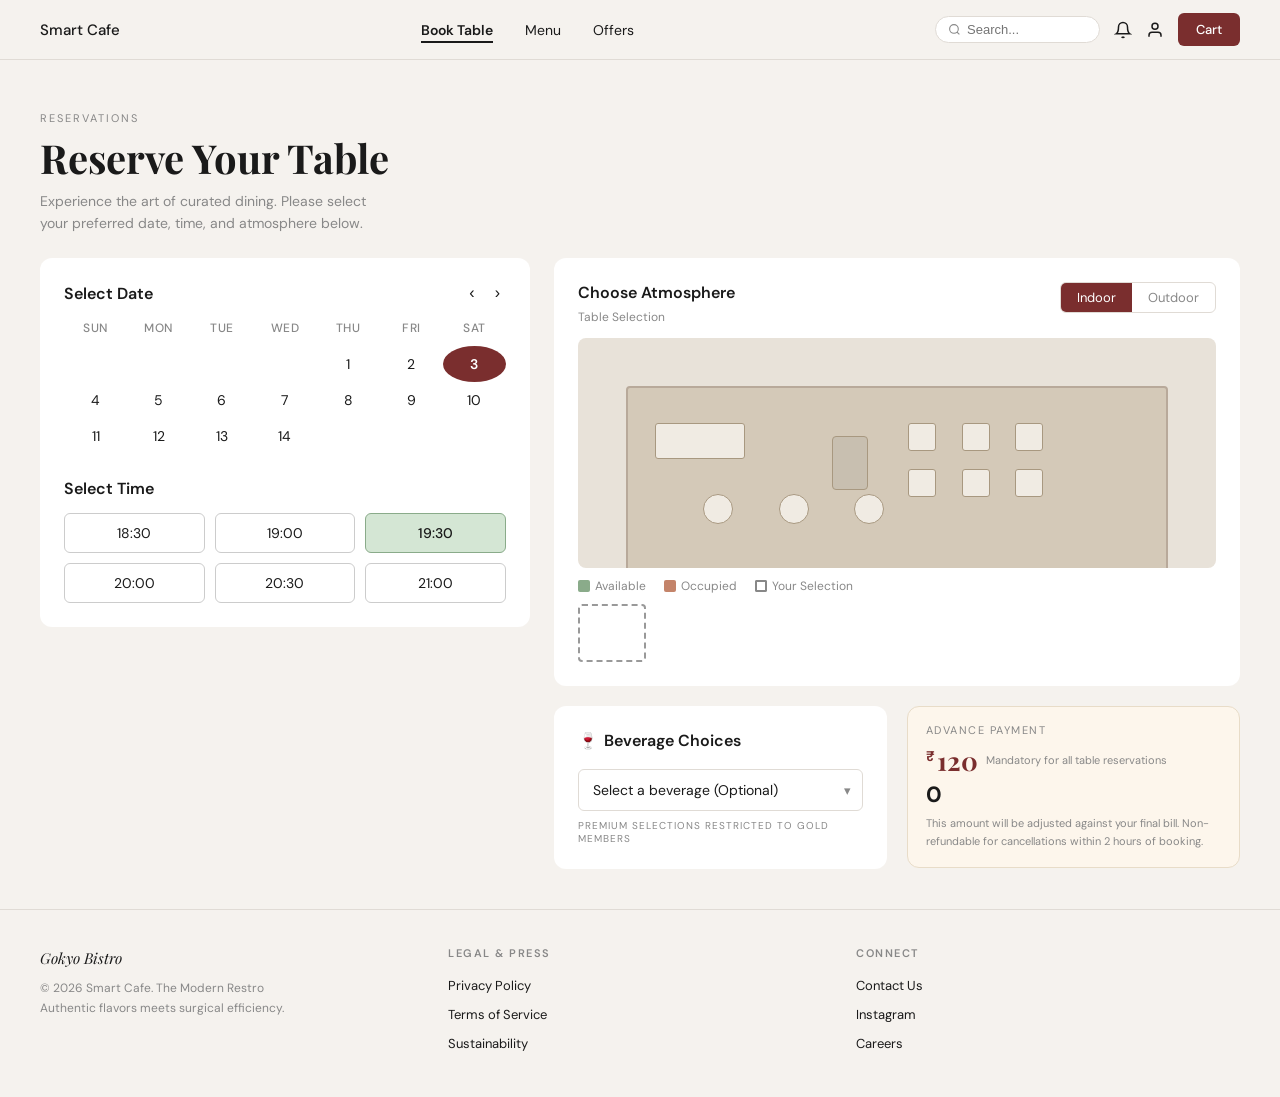
==== Development/booktable.html @ d3c299fc "booktable" ====
<!DOCTYPE html>
<html lang="en">
<head>
  <meta charset="UTF-8" />
  <meta name="viewport" content="width=device-width, initial-scale=1.0"/>
  <title>Smart Cafe – Book Table</title>
  <link href="https://fonts.googleapis.com/css2?family=Playfair+Display:wght@400;700&family=DM+Sans:wght@300;400;500;600&display=swap" rel="stylesheet"/>
  <style>
    *, *::before, *::after { box-sizing: border-box; margin: 0; padding: 0; }

    :root {
      --bg: #f5f2ee;
      --white: #ffffff;
      --text: #1a1a1a;
      --text-muted: #888;
      --accent: #7a2e2e;
      --accent-light: #c26b6b;
      --selected-bg: #d4e6d4;
      --selected-border: #8aab8a;
      --border: #e0dbd5;
      --time-border: #ccc;
      --card-radius: 12px;
      --font-body: 'DM Sans', sans-serif;
      --font-display: 'Playfair Display', serif;
    }

    body {
      font-family: var(--font-body);
      background: var(--bg);
      color: var(--text);
      min-height: 100vh;
      display: flex;
      flex-direction: column;
    }

    /* ── NAV ── */
    nav {
      display: flex;
      align-items: center;
      justify-content: space-between;
      padding: 0 40px;
      height: 60px;
      background: var(--bg);
      border-bottom: 1px solid var(--border);
      position: sticky;
      top: 0;
      z-index: 100;
    }

    .nav-logo {
      font-family: var(--font-body);
      font-weight: 500;
      font-size: 15px;
      color: var(--text);
      text-decoration: none;
    }

    .nav-links {
      display: flex;
      gap: 32px;
      list-style: none;
    }

    .nav-links a {
      font-size: 14px;
      color: var(--text);
      text-decoration: none;
      font-weight: 400;
    }

    .nav-links a.active {
      font-weight: 600;
      border-bottom: 2px solid var(--text);
      padding-bottom: 2px;
    }

    .nav-right {
      display: flex;
      align-items: center;
      gap: 14px;
    }

    .search-box {
      display: flex;
      align-items: center;
      background: var(--white);
      border: 1px solid var(--border);
      border-radius: 20px;
      padding: 5px 12px;
      gap: 6px;
    }

    .search-box input {
      border: none;
      outline: none;
      background: transparent;
      font-size: 13px;
      color: var(--text);
      width: 120px;
    }

    .search-box svg { color: var(--text-muted); }

    .nav-icon {
      background: none;
      border: none;
      cursor: pointer;
      color: var(--text);
      display: flex;
      align-items: center;
    }

    .cart-btn {
      background: var(--accent);
      color: var(--white);
      border: none;
      border-radius: 6px;
      padding: 8px 18px;
      font-size: 13px;
      font-weight: 500;
      cursor: pointer;
      font-family: var(--font-body);
    }

    /* ── HERO TEXT ── */
    .hero {
      padding: 40px 40px 24px;
    }

    .hero .label {
      font-size: 11px;
      letter-spacing: 2px;
      text-transform: uppercase;
      color: var(--text-muted);
      margin-bottom: 8px;
    }

    .hero h1 {
      font-family: var(--font-display);
      font-size: 40px;
      font-weight: 700;
      color: var(--text);
      line-height: 1.1;
    }

    .hero p {
      margin-top: 10px;
      font-size: 14px;
      color: var(--text-muted);
      max-width: 340px;
      line-height: 1.6;
    }

    /* ── MAIN GRID ── */
    .main-grid {
      display: grid;
      grid-template-columns: 1fr 1.4fr;
      gap: 24px;
      padding: 0 40px 40px;
      flex: 1;
    }

    /* ── CARDS ── */
    .card {
      background: var(--white);
      border-radius: var(--card-radius);
      padding: 24px;
    }

    .card h2 {
      font-family: var(--font-body);
      font-size: 16px;
      font-weight: 600;
      margin-bottom: 18px;
    }

    /* ── CALENDAR ── */
    .cal-header {
      display: flex;
      align-items: center;
      justify-content: space-between;
      margin-bottom: 16px;
    }

    .cal-header h2 { margin-bottom: 0; }

    .cal-nav {
      display: flex;
      gap: 8px;
    }

    .cal-nav button {
      background: none;
      border: none;
      cursor: pointer;
      font-size: 16px;
      color: var(--text);
      padding: 2px 6px;
    }

    .cal-grid {
      width: 100%;
      border-collapse: collapse;
      text-align: center;
    }

    .cal-grid thead th {
      font-size: 12px;
      font-weight: 500;
      color: var(--text-muted);
      padding-bottom: 10px;
      letter-spacing: 0.5px;
    }

    .cal-grid tbody td {
      padding: 6px 0;
      font-size: 14px;
      cursor: pointer;
      width: 40px;
      height: 36px;
      border-radius: 50%;
    }

    .cal-grid tbody td:hover { background: var(--border); border-radius: 50%; }

    .cal-grid tbody td.selected {
      background: var(--accent);
      color: var(--white);
      border-radius: 50%;
      font-weight: 600;
    }

    /* ── TIME ── */
    .time-section { margin-top: 24px; }
    .time-section h2 { font-size: 16px; font-weight: 600; margin-bottom: 14px; }

    .time-grid {
      display: grid;
      grid-template-columns: repeat(3, 1fr);
      gap: 10px;
    }

    .time-btn {
      border: 1.5px solid var(--time-border);
      background: transparent;
      border-radius: 6px;
      padding: 10px 0;
      font-size: 14px;
      font-family: var(--font-body);
      cursor: pointer;
      color: var(--text);
    }

    .time-btn.selected {
      background: var(--selected-bg);
      border-color: var(--selected-border);
      color: var(--text);
      font-weight: 500;
    }

    /* ── RIGHT COLUMN ── */
    .right-col { display: flex; flex-direction: column; gap: 20px; }

    /* ── ATMOSPHERE ── */
    .atm-header {
      display: flex;
      align-items: flex-start;
      justify-content: space-between;
      margin-bottom: 6px;
    }

    .atm-header div h2 { font-size: 16px; font-weight: 600; margin-bottom: 2px; }
    .atm-header div span { font-size: 12px; color: var(--text-muted); }

    .toggle-group {
      display: flex;
      border: 1.5px solid var(--border);
      border-radius: 6px;
      overflow: hidden;
    }

    .toggle-group button {
      border: none;
      background: transparent;
      padding: 6px 16px;
      font-size: 13px;
      font-family: var(--font-body);
      cursor: pointer;
      color: var(--text-muted);
    }

    .toggle-group button.active {
      background: var(--accent);
      color: var(--white);
    }

    /* Floor plan */
    .floor-plan {
      width: 100%;
      height: 230px;
      background: #e8e2d9;
      border-radius: 8px;
      overflow: hidden;
      position: relative;
      margin: 12px 0 10px;
    }

    .fp-inner {
      width: 85%;
      height: 85%;
      margin: 7.5% auto;
      background: #d4c9b8;
      border: 2px solid #b8a99a;
      border-radius: 4px;
      position: relative;
    }

    /* Tables drawn purely in CSS */
    .fp-table {
      position: absolute;
      background: #f0ebe3;
      border: 1px solid #a89880;
      border-radius: 3px;
    }

    /* Long conference table */
    .ft-conf { width: 90px; height: 36px; top: 18%; left: 5%; }
    /* chairs around conf */
    .ft-chair {
      position: absolute;
      background: #ddd5c8;
      border: 1px solid #b8a98a;
      border-radius: 2px;
    }

    /* Small square tables */
    .ft-sq1 { width: 28px; height: 28px; top: 18%; left: 52%; }
    .ft-sq2 { width: 28px; height: 28px; top: 18%; left: 62%; }
    .ft-sq3 { width: 28px; height: 28px; top: 18%; left: 72%; }
    .ft-sq4 { width: 28px; height: 28px; top: 42%; left: 52%; }
    .ft-sq5 { width: 28px; height: 28px; top: 42%; left: 62%; }
    .ft-sq6 { width: 28px; height: 28px; top: 42%; left: 72%; }

    /* Round tables */
    .ft-rnd {
      position: absolute;
      background: #f0ebe3;
      border: 1px solid #a89880;
      border-radius: 50%;
    }

    .ft-r1 { width: 30px; height: 30px; top: 55%; left: 14%; }
    .ft-r2 { width: 30px; height: 30px; top: 55%; left: 28%; }
    .ft-r3 { width: 30px; height: 30px; top: 55%; left: 42%; }

    /* Sofa/booth */
    .ft-booth { width: 36px; height: 54px; top: 25%; left: 38%; background: #c8bfb0; border: 1px solid #a89880; border-radius: 4px; position: absolute; }

    /* Legend */
    .legend {
      display: flex;
      gap: 18px;
      align-items: center;
      font-size: 12px;
      color: var(--text-muted);
      margin-bottom: 10px;
    }

    .legend-item { display: flex; align-items: center; gap: 5px; }

    .legend-dot {
      width: 12px; height: 12px;
      border-radius: 2px;
    }

    .dot-available { background: #8aab8a; }
    .dot-occupied { background: #c4846a; }
    .dot-selection { background: transparent; border: 2px dashed #888; }

    /* Selection box */
    .selection-box {
      width: 68px; height: 58px;
      border: 2.5px dashed #999;
      border-radius: 4px;
      margin-top: 4px;
    }

    /* ── BEVERAGE ── */
    .bev-row {
      display: flex;
      flex-direction: column;
      gap: 8px;
    }

    .bev-select-wrap {
      position: relative;
    }

    .bev-select-wrap select {
      width: 100%;
      appearance: none;
      background: var(--white);
      border: 1.5px solid var(--border);
      border-radius: 6px;
      padding: 11px 36px 11px 14px;
      font-family: var(--font-body);
      font-size: 14px;
      color: var(--text);
      cursor: pointer;
    }

    .bev-select-wrap .chevron {
      position: absolute;
      right: 12px;
      top: 50%;
      transform: translateY(-50%);
      pointer-events: none;
      color: var(--text-muted);
      font-size: 13px;
    }

    .bev-note {
      font-size: 10px;
      letter-spacing: 1px;
      text-transform: uppercase;
      color: var(--text-muted);
    }

    /* ── BOTTOM ROW (Beverage + Advance) ── */
    .bottom-row {
      display: grid;
      grid-template-columns: 1fr 1fr;
      gap: 20px;
      align-items: start;
    }

    /* ── ADVANCE PAYMENT ── */
    .advance-card {
      background: #fdf6ec;
      border: 1px solid #e8dcc8;
      border-radius: var(--card-radius);
      padding: 16px 18px;
    }

    .advance-card .adv-label {
      font-size: 11px;
      letter-spacing: 1.5px;
      text-transform: uppercase;
      color: var(--text-muted);
      margin-bottom: 6px;
    }

    .advance-card .adv-price {
      font-family: var(--font-display);
      font-size: 26px;
      font-weight: 700;
      color: var(--accent);
      display: flex;
      align-items: flex-start;
      gap: 2px;
      margin-bottom: 2px;
    }

    .adv-price sup { font-size: 14px; margin-top: 4px; font-family: var(--font-body); }

    .advance-card .adv-mandatory {
      font-size: 11px;
      color: var(--text-muted);
      margin-bottom: 8px;
    }

    .adv-amount {
      font-size: 22px;
      font-weight: 700;
      color: var(--text);
      margin-bottom: 6px;
    }

    .advance-card .adv-note {
      font-size: 11px;
      color: var(--text-muted);
      line-height: 1.6;
    }

    /* ── FOOTER ── */
    footer {
      background: var(--bg);
      border-top: 1px solid var(--border);
      padding: 36px 40px;
      display: grid;
      grid-template-columns: 1fr 1fr 1fr;
      gap: 24px;
    }

    .footer-brand .brand-name {
      font-family: var(--font-display);
      font-size: 15px;
      font-style: italic;
      color: var(--text);
      margin-bottom: 6px;
    }

    .footer-brand p { font-size: 12px; color: var(--text-muted); line-height: 1.7; }

    .footer-col h4 {
      font-size: 11px;
      letter-spacing: 1.5px;
      text-transform: uppercase;
      color: var(--text-muted);
      margin-bottom: 14px;
      font-weight: 600;
    }

    .footer-col ul { list-style: none; }
    .footer-col ul li { margin-bottom: 8px; }
    .footer-col ul li a { font-size: 13px; color: var(--text); text-decoration: none; }
    .footer-col ul li a:hover { text-decoration: underline; }
  </style>
</head>
<body>

  <!-- NAV -->
  <nav>
    <a href="#" class="nav-logo">Smart Cafe</a>
    <ul class="nav-links">
      <li><a href="#" class="active">Book Table</a></li>
      <li><a href="#">Menu</a></li>
      <li><a href="#">Offers</a></li>
    </ul>
    <div class="nav-right">
      <div class="search-box">
        <svg width="13" height="13" viewBox="0 0 24 24" fill="none" stroke="currentColor" stroke-width="2"><circle cx="11" cy="11" r="8"/><path d="M21 21l-4.35-4.35"/></svg>
        <input type="text" placeholder="Search..."/>
      </div>
      <button class="nav-icon">
        <svg width="18" height="18" viewBox="0 0 24 24" fill="none" stroke="currentColor" stroke-width="2"><path d="M18 8A6 6 0 0 0 6 8c0 7-3 9-3 9h18s-3-2-3-9"/><path d="M13.73 21a2 2 0 0 1-3.46 0"/></svg>
      </button>
      <button class="nav-icon">
        <svg width="18" height="18" viewBox="0 0 24 24" fill="none" stroke="currentColor" stroke-width="2"><path d="M20 21v-2a4 4 0 0 0-4-4H8a4 4 0 0 0-4 4v2"/><circle cx="12" cy="7" r="4"/></svg>
      </button>
      <button class="cart-btn">Cart</button>
    </div>
  </nav>

  <!-- HERO -->
  <div class="hero">
    <p class="label">Reservations</p>
    <h1>Reserve Your Table</h1>
    <p>Experience the art of curated dining. Please select your preferred date, time, and atmosphere below.</p>
  </div>

  <!-- MAIN -->
  <div class="main-grid">

    <!-- LEFT: Date + Time -->
    <div>
      <!-- Calendar -->
      <div class="card">
        <div class="cal-header">
          <h2>Select Date</h2>
          <div class="cal-nav">
            <button>&#8249;</button>
            <button>&#8250;</button>
          </div>
        </div>
        <table class="cal-grid">
          <thead>
            <tr>
              <th>SUN</th><th>MON</th><th>TUE</th><th>WED</th><th>THU</th><th>FRI</th><th>SAT</th>
            </tr>
          </thead>
          <tbody>
            <tr>
              <td></td><td></td><td></td><td></td><td>1</td><td>2</td><td class="selected">3</td>
            </tr>
            <tr>
              <td>4</td><td>5</td><td>6</td><td>7</td><td>8</td><td>9</td><td>10</td>
            </tr>
            <tr>
              <td>11</td><td>12</td><td>13</td><td>14</td><td></td><td></td><td></td>
            </tr>
          </tbody>
        </table>

        <!-- Time -->
        <div class="time-section">
          <h2>Select Time</h2>
          <div class="time-grid">
            <button class="time-btn">18:30</button>
            <button class="time-btn">19:00</button>
            <button class="time-btn selected">19:30</button>
            <button class="time-btn">20:00</button>
            <button class="time-btn">20:30</button>
            <button class="time-btn">21:00</button>
          </div>
        </div>
      </div>
    </div>

    <!-- RIGHT -->
    <div class="right-col">

      <!-- Atmosphere -->
      <div class="card">
        <div class="atm-header">
          <div>
            <h2>Choose Atmosphere</h2>
            <span>Table Selection</span>
          </div>
          <div class="toggle-group">
            <button class="active">Indoor</button>
            <button>Outdoor</button>
          </div>
        </div>

        <!-- Floor Plan -->
        <div class="floor-plan">
          <div class="fp-inner">
            <!-- Conference table -->
            <div class="fp-table ft-conf"></div>
            <!-- Square tables -->
            <div class="fp-table ft-sq1"></div>
            <div class="fp-table ft-sq2"></div>
            <div class="fp-table ft-sq3"></div>
            <div class="fp-table ft-sq4"></div>
            <div class="fp-table ft-sq5"></div>
            <div class="fp-table ft-sq6"></div>
            <!-- Round tables -->
            <div class="ft-rnd ft-r1"></div>
            <div class="ft-rnd ft-r2"></div>
            <div class="ft-rnd ft-r3"></div>
            <!-- Booth -->
            <div class="ft-booth"></div>
          </div>
        </div>

        <!-- Legend -->
        <div class="legend">
          <div class="legend-item">
            <div class="legend-dot dot-available"></div>
            <span>Available</span>
          </div>
          <div class="legend-item">
            <div class="legend-dot dot-occupied"></div>
            <span>Occupied</span>
          </div>
          <div class="legend-item">
            <div class="legend-dot dot-selection"></div>
            <span>Your Selection</span>
          </div>
        </div>

        <!-- Selection box -->
        <div class="selection-box"></div>
      </div>

      <!-- Bottom row: Beverage + Advance -->
      <div class="bottom-row">

        <!-- Beverage -->
        <div class="card">
          <h2>
            <span style="margin-right:6px;">🍷</span>Beverage Choices
          </h2>
          <div class="bev-row">
            <div class="bev-select-wrap">
              <select>
                <option value="">Select a beverage (Optional)</option>
                <option>Still Water</option>
                <option>Sparkling Water</option>
                <option>House Wine – Red</option>
                <option>House Wine – White</option>
                <option>Craft Beer</option>
                <option>Premium Cocktail ✦ Gold Members</option>
              </select>
              <span class="chevron">▾</span>
            </div>
            <p class="bev-note">Premium selections restricted to Gold members</p>
          </div>
        </div>

        <!-- Advance Payment -->
        <div class="advance-card">
          <p class="adv-label">Advance Payment</p>
          <div class="adv-price">
            <sup>₹</sup>120
            <span style="font-size:11px; color:#888; font-family:'DM Sans',sans-serif; font-weight:400; margin-top:10px; margin-left:6px;">Mandatory for all table reservations</span>
          </div>
          <div class="adv-amount">0</div>
          <p class="adv-note">This amount will be adjusted against your final bill. Non-refundable for cancellations within 2 hours of booking.</p>
        </div>

      </div>
    </div>
  </div>

  <!-- FOOTER -->
  <footer>
    <div class="footer-brand">
      <p class="brand-name">Gokyo Bistro</p>
      <p>© 2026 Smart Cafe. The Modern Restro<br>Authentic flavors meets surgical efficiency.</p>
    </div>
    <div class="footer-col">
      <h4>Legal &amp; Press</h4>
      <ul>
        <li><a href="#">Privacy Policy</a></li>
        <li><a href="#">Terms of Service</a></li>
        <li><a href="#">Sustainability</a></li>
      </ul>
    </div>
    <div class="footer-col">
      <h4>Connect</h4>
      <ul>
        <li><a href="#">Contact Us</a></li>
        <li><a href="#">Instagram</a></li>
        <li><a href="#">Careers</a></li>
      </ul>
    </div>
  </footer>

</body>
</html>
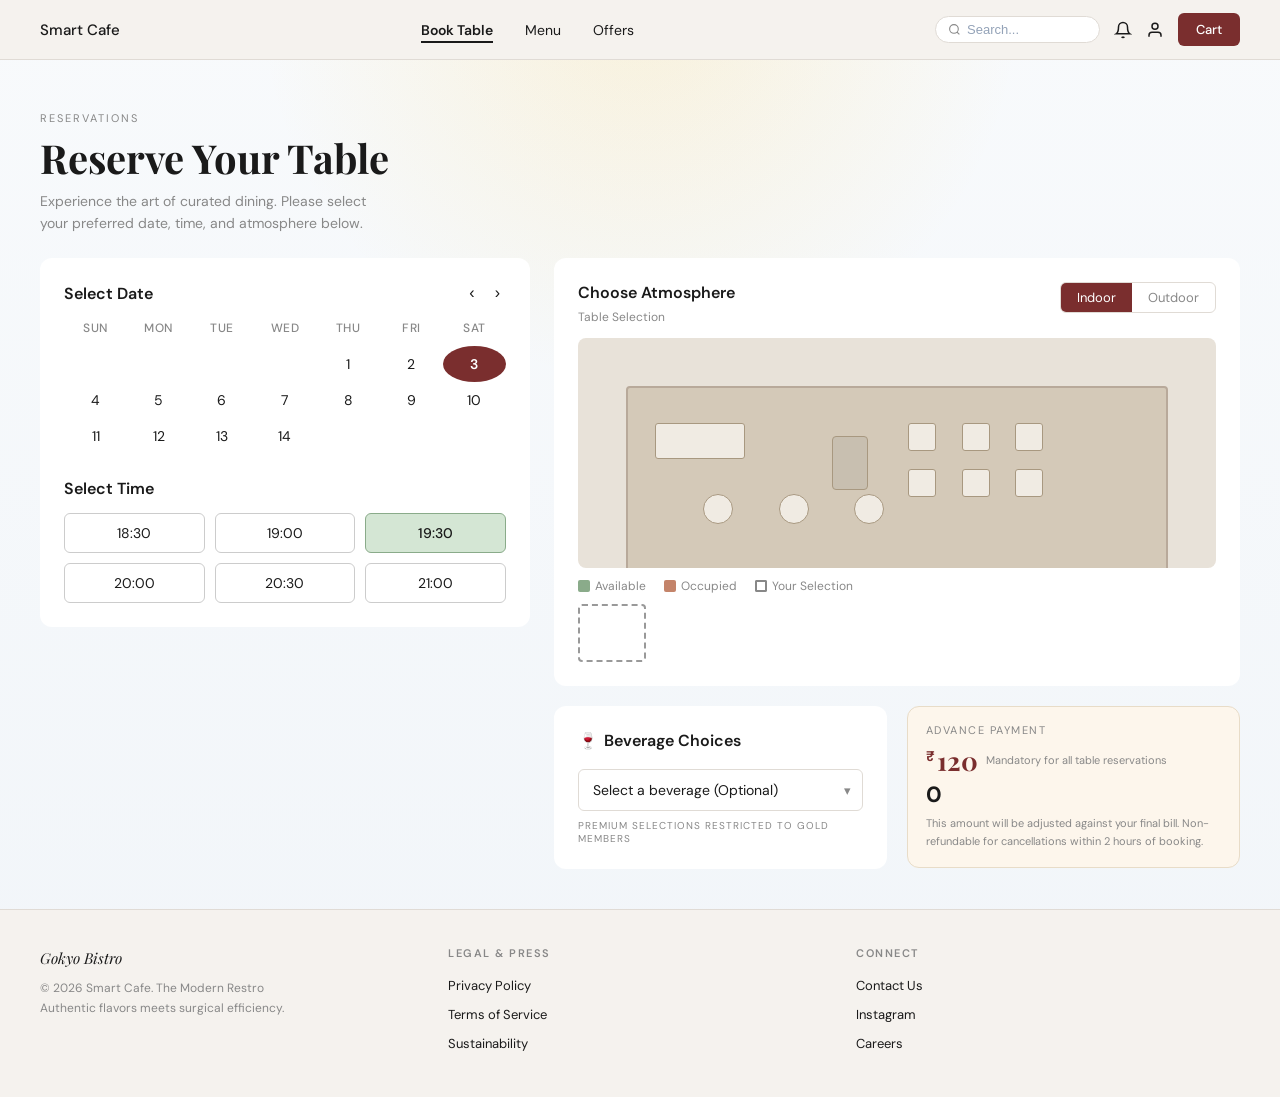
==== commit b6c38401: "booktable" ====
--- a/Development/booktable.html
+++ b/Development/booktable.html
@@ -5,517 +5,8 @@
   <meta name="viewport" content="width=device-width, initial-scale=1.0"/>
   <title>Smart Cafe – Book Table</title>
   <link href="https://fonts.googleapis.com/css2?family=Playfair+Display:wght@400;700&family=DM+Sans:wght@300;400;500;600&display=swap" rel="stylesheet"/>
-  <style>
-    *, *::before, *::after { box-sizing: border-box; margin: 0; padding: 0; }
-
-    :root {
-      --bg: #f5f2ee;
-      --white: #ffffff;
-      --text: #1a1a1a;
-      --text-muted: #888;
-      --accent: #7a2e2e;
-      --accent-light: #c26b6b;
-      --selected-bg: #d4e6d4;
-      --selected-border: #8aab8a;
-      --border: #e0dbd5;
-      --time-border: #ccc;
-      --card-radius: 12px;
-      --font-body: 'DM Sans', sans-serif;
-      --font-display: 'Playfair Display', serif;
-    }
-
-    body {
-      font-family: var(--font-body);
-      background: var(--bg);
-      color: var(--text);
-      min-height: 100vh;
-      display: flex;
-      flex-direction: column;
-    }
-
-    /* ── NAV ── */
-    nav {
-      display: flex;
-      align-items: center;
-      justify-content: space-between;
-      padding: 0 40px;
-      height: 60px;
-      background: var(--bg);
-      border-bottom: 1px solid var(--border);
-      position: sticky;
-      top: 0;
-      z-index: 100;
-    }
-
-    .nav-logo {
-      font-family: var(--font-body);
-      font-weight: 500;
-      font-size: 15px;
-      color: var(--text);
-      text-decoration: none;
-    }
-
-    .nav-links {
-      display: flex;
-      gap: 32px;
-      list-style: none;
-    }
-
-    .nav-links a {
-      font-size: 14px;
-      color: var(--text);
-      text-decoration: none;
-      font-weight: 400;
-    }
-
-    .nav-links a.active {
-      font-weight: 600;
-      border-bottom: 2px solid var(--text);
-      padding-bottom: 2px;
-    }
-
-    .nav-right {
-      display: flex;
-      align-items: center;
-      gap: 14px;
-    }
-
-    .search-box {
-      display: flex;
-      align-items: center;
-      background: var(--white);
-      border: 1px solid var(--border);
-      border-radius: 20px;
-      padding: 5px 12px;
-      gap: 6px;
-    }
-
-    .search-box input {
-      border: none;
-      outline: none;
-      background: transparent;
-      font-size: 13px;
-      color: var(--text);
-      width: 120px;
-    }
-
-    .search-box svg { color: var(--text-muted); }
-
-    .nav-icon {
-      background: none;
-      border: none;
-      cursor: pointer;
-      color: var(--text);
-      display: flex;
-      align-items: center;
-    }
-
-    .cart-btn {
-      background: var(--accent);
-      color: var(--white);
-      border: none;
-      border-radius: 6px;
-      padding: 8px 18px;
-      font-size: 13px;
-      font-weight: 500;
-      cursor: pointer;
-      font-family: var(--font-body);
-    }
-
-    /* ── HERO TEXT ── */
-    .hero {
-      padding: 40px 40px 24px;
-    }
-
-    .hero .label {
-      font-size: 11px;
-      letter-spacing: 2px;
-      text-transform: uppercase;
-      color: var(--text-muted);
-      margin-bottom: 8px;
-    }
-
-    .hero h1 {
-      font-family: var(--font-display);
-      font-size: 40px;
-      font-weight: 700;
-      color: var(--text);
-      line-height: 1.1;
-    }
-
-    .hero p {
-      margin-top: 10px;
-      font-size: 14px;
-      color: var(--text-muted);
-      max-width: 340px;
-      line-height: 1.6;
-    }
-
-    /* ── MAIN GRID ── */
-    .main-grid {
-      display: grid;
-      grid-template-columns: 1fr 1.4fr;
-      gap: 24px;
-      padding: 0 40px 40px;
-      flex: 1;
-    }
-
-    /* ── CARDS ── */
-    .card {
-      background: var(--white);
-      border-radius: var(--card-radius);
-      padding: 24px;
-    }
-
-    .card h2 {
-      font-family: var(--font-body);
-      font-size: 16px;
-      font-weight: 600;
-      margin-bottom: 18px;
-    }
-
-    /* ── CALENDAR ── */
-    .cal-header {
-      display: flex;
-      align-items: center;
-      justify-content: space-between;
-      margin-bottom: 16px;
-    }
-
-    .cal-header h2 { margin-bottom: 0; }
-
-    .cal-nav {
-      display: flex;
-      gap: 8px;
-    }
-
-    .cal-nav button {
-      background: none;
-      border: none;
-      cursor: pointer;
-      font-size: 16px;
-      color: var(--text);
-      padding: 2px 6px;
-    }
-
-    .cal-grid {
-      width: 100%;
-      border-collapse: collapse;
-      text-align: center;
-    }
-
-    .cal-grid thead th {
-      font-size: 12px;
-      font-weight: 500;
-      color: var(--text-muted);
-      padding-bottom: 10px;
-      letter-spacing: 0.5px;
-    }
-
-    .cal-grid tbody td {
-      padding: 6px 0;
-      font-size: 14px;
-      cursor: pointer;
-      width: 40px;
-      height: 36px;
-      border-radius: 50%;
-    }
-
-    .cal-grid tbody td:hover { background: var(--border); border-radius: 50%; }
-
-    .cal-grid tbody td.selected {
-      background: var(--accent);
-      color: var(--white);
-      border-radius: 50%;
-      font-weight: 600;
-    }
-
-    /* ── TIME ── */
-    .time-section { margin-top: 24px; }
-    .time-section h2 { font-size: 16px; font-weight: 600; margin-bottom: 14px; }
-
-    .time-grid {
-      display: grid;
-      grid-template-columns: repeat(3, 1fr);
-      gap: 10px;
-    }
-
-    .time-btn {
-      border: 1.5px solid var(--time-border);
-      background: transparent;
-      border-radius: 6px;
-      padding: 10px 0;
-      font-size: 14px;
-      font-family: var(--font-body);
-      cursor: pointer;
-      color: var(--text);
-    }
-
-    .time-btn.selected {
-      background: var(--selected-bg);
-      border-color: var(--selected-border);
-      color: var(--text);
-      font-weight: 500;
-    }
-
-    /* ── RIGHT COLUMN ── */
-    .right-col { display: flex; flex-direction: column; gap: 20px; }
-
-    /* ── ATMOSPHERE ── */
-    .atm-header {
-      display: flex;
-      align-items: flex-start;
-      justify-content: space-between;
-      margin-bottom: 6px;
-    }
-
-    .atm-header div h2 { font-size: 16px; font-weight: 600; margin-bottom: 2px; }
-    .atm-header div span { font-size: 12px; color: var(--text-muted); }
-
-    .toggle-group {
-      display: flex;
-      border: 1.5px solid var(--border);
-      border-radius: 6px;
-      overflow: hidden;
-    }
-
-    .toggle-group button {
-      border: none;
-      background: transparent;
-      padding: 6px 16px;
-      font-size: 13px;
-      font-family: var(--font-body);
-      cursor: pointer;
-      color: var(--text-muted);
-    }
-
-    .toggle-group button.active {
-      background: var(--accent);
-      color: var(--white);
-    }
-
-    /* Floor plan */
-    .floor-plan {
-      width: 100%;
-      height: 230px;
-      background: #e8e2d9;
-      border-radius: 8px;
-      overflow: hidden;
-      position: relative;
-      margin: 12px 0 10px;
-    }
-
-    .fp-inner {
-      width: 85%;
-      height: 85%;
-      margin: 7.5% auto;
-      background: #d4c9b8;
-      border: 2px solid #b8a99a;
-      border-radius: 4px;
-      position: relative;
-    }
-
-    /* Tables drawn purely in CSS */
-    .fp-table {
-      position: absolute;
-      background: #f0ebe3;
-      border: 1px solid #a89880;
-      border-radius: 3px;
-    }
-
-    /* Long conference table */
-    .ft-conf { width: 90px; height: 36px; top: 18%; left: 5%; }
-    /* chairs around conf */
-    .ft-chair {
-      position: absolute;
-      background: #ddd5c8;
-      border: 1px solid #b8a98a;
-      border-radius: 2px;
-    }
-
-    /* Small square tables */
-    .ft-sq1 { width: 28px; height: 28px; top: 18%; left: 52%; }
-    .ft-sq2 { width: 28px; height: 28px; top: 18%; left: 62%; }
-    .ft-sq3 { width: 28px; height: 28px; top: 18%; left: 72%; }
-    .ft-sq4 { width: 28px; height: 28px; top: 42%; left: 52%; }
-    .ft-sq5 { width: 28px; height: 28px; top: 42%; left: 62%; }
-    .ft-sq6 { width: 28px; height: 28px; top: 42%; left: 72%; }
-
-    /* Round tables */
-    .ft-rnd {
-      position: absolute;
-      background: #f0ebe3;
-      border: 1px solid #a89880;
-      border-radius: 50%;
-    }
-
-    .ft-r1 { width: 30px; height: 30px; top: 55%; left: 14%; }
-    .ft-r2 { width: 30px; height: 30px; top: 55%; left: 28%; }
-    .ft-r3 { width: 30px; height: 30px; top: 55%; left: 42%; }
-
-    /* Sofa/booth */
-    .ft-booth { width: 36px; height: 54px; top: 25%; left: 38%; background: #c8bfb0; border: 1px solid #a89880; border-radius: 4px; position: absolute; }
-
-    /* Legend */
-    .legend {
-      display: flex;
-      gap: 18px;
-      align-items: center;
-      font-size: 12px;
-      color: var(--text-muted);
-      margin-bottom: 10px;
-    }
-
-    .legend-item { display: flex; align-items: center; gap: 5px; }
-
-    .legend-dot {
-      width: 12px; height: 12px;
-      border-radius: 2px;
-    }
-
-    .dot-available { background: #8aab8a; }
-    .dot-occupied { background: #c4846a; }
-    .dot-selection { background: transparent; border: 2px dashed #888; }
-
-    /* Selection box */
-    .selection-box {
-      width: 68px; height: 58px;
-      border: 2.5px dashed #999;
-      border-radius: 4px;
-      margin-top: 4px;
-    }
-
-    /* ── BEVERAGE ── */
-    .bev-row {
-      display: flex;
-      flex-direction: column;
-      gap: 8px;
-    }
-
-    .bev-select-wrap {
-      position: relative;
-    }
-
-    .bev-select-wrap select {
-      width: 100%;
-      appearance: none;
-      background: var(--white);
-      border: 1.5px solid var(--border);
-      border-radius: 6px;
-      padding: 11px 36px 11px 14px;
-      font-family: var(--font-body);
-      font-size: 14px;
-      color: var(--text);
-      cursor: pointer;
-    }
-
-    .bev-select-wrap .chevron {
-      position: absolute;
-      right: 12px;
-      top: 50%;
-      transform: translateY(-50%);
-      pointer-events: none;
-      color: var(--text-muted);
-      font-size: 13px;
-    }
-
-    .bev-note {
-      font-size: 10px;
-      letter-spacing: 1px;
-      text-transform: uppercase;
-      color: var(--text-muted);
-    }
-
-    /* ── BOTTOM ROW (Beverage + Advance) ── */
-    .bottom-row {
-      display: grid;
-      grid-template-columns: 1fr 1fr;
-      gap: 20px;
-      align-items: start;
-    }
-
-    /* ── ADVANCE PAYMENT ── */
-    .advance-card {
-      background: #fdf6ec;
-      border: 1px solid #e8dcc8;
-      border-radius: var(--card-radius);
-      padding: 16px 18px;
-    }
-
-    .advance-card .adv-label {
-      font-size: 11px;
-      letter-spacing: 1.5px;
-      text-transform: uppercase;
-      color: var(--text-muted);
-      margin-bottom: 6px;
-    }
-
-    .advance-card .adv-price {
-      font-family: var(--font-display);
-      font-size: 26px;
-      font-weight: 700;
-      color: var(--accent);
-      display: flex;
-      align-items: flex-start;
-      gap: 2px;
-      margin-bottom: 2px;
-    }
-
-    .adv-price sup { font-size: 14px; margin-top: 4px; font-family: var(--font-body); }
-
-    .advance-card .adv-mandatory {
-      font-size: 11px;
-      color: var(--text-muted);
-      margin-bottom: 8px;
-    }
-
-    .adv-amount {
-      font-size: 22px;
-      font-weight: 700;
-      color: var(--text);
-      margin-bottom: 6px;
-    }
-
-    .advance-card .adv-note {
-      font-size: 11px;
-      color: var(--text-muted);
-      line-height: 1.6;
-    }
-
-    /* ── FOOTER ── */
-    footer {
-      background: var(--bg);
-      border-top: 1px solid var(--border);
-      padding: 36px 40px;
-      display: grid;
-      grid-template-columns: 1fr 1fr 1fr;
-      gap: 24px;
-    }
-
-    .footer-brand .brand-name {
-      font-family: var(--font-display);
-      font-size: 15px;
-      font-style: italic;
-      color: var(--text);
-      margin-bottom: 6px;
-    }
-
-    .footer-brand p { font-size: 12px; color: var(--text-muted); line-height: 1.7; }
-
-    .footer-col h4 {
-      font-size: 11px;
-      letter-spacing: 1.5px;
-      text-transform: uppercase;
-      color: var(--text-muted);
-      margin-bottom: 14px;
-      font-weight: 600;
-    }
-
-    .footer-col ul { list-style: none; }
-    .footer-col ul li { margin-bottom: 8px; }
-    .footer-col ul li a { font-size: 13px; color: var(--text); text-decoration: none; }
-    .footer-col ul li a:hover { text-decoration: underline; }
-  </style>
+  <link rel="stylesheet" href="booktable.css"/>
+  <link rel="stylesheet" href="style.css">
 </head>
 <body>
 
--- a/Development/booktable.css
+++ b/Development/booktable.css
@@ -0,0 +1,509 @@
+*, *::before, *::after { box-sizing: border-box; margin: 0; padding: 0; }
+
+    :root {
+      --bg: #f5f2ee;
+      --white: #ffffff;
+      --text: #1a1a1a;
+      --text-muted: #888;
+      --accent: #7a2e2e;
+      --accent-light: #c26b6b;
+      --selected-bg: #d4e6d4;
+      --selected-border: #8aab8a;
+      --border: #e0dbd5;
+      --time-border: #ccc;
+      --card-radius: 12px;
+      --font-body: 'DM Sans', sans-serif;
+      --font-display: 'Playfair Display', serif;
+    }
+
+    body {
+      font-family: var(--font-body);
+      background: var(--bg);
+      color: var(--text);
+      min-height: 100vh;
+      display: flex;
+      flex-direction: column;
+    }
+
+    /* ── NAV ── */
+    nav {
+      display: flex;
+      align-items: center;
+      justify-content: space-between;
+      padding: 0 40px;
+      height: 60px;
+      background: var(--bg);
+      border-bottom: 1px solid var(--border);
+      position: sticky;
+      top: 0;
+      z-index: 100;
+    }
+
+    .nav-logo {
+      font-family: var(--font-body);
+      font-weight: 500;
+      font-size: 15px;
+      color: var(--text);
+      text-decoration: none;
+    }
+
+    .nav-links {
+      display: flex;
+      gap: 32px;
+      list-style: none;
+    }
+
+    .nav-links a {
+      font-size: 14px;
+      color: var(--text);
+      text-decoration: none;
+      font-weight: 400;
+    }
+
+    .nav-links a.active {
+      font-weight: 600;
+      border-bottom: 2px solid var(--text);
+      padding-bottom: 2px;
+    }
+
+    .nav-right {
+      display: flex;
+      align-items: center;
+      gap: 14px;
+    }
+
+    .search-box {
+      display: flex;
+      align-items: center;
+      background: var(--white);
+      border: 1px solid var(--border);
+      border-radius: 20px;
+      padding: 5px 12px;
+      gap: 6px;
+    }
+
+    .search-box input {
+      border: none;
+      outline: none;
+      background: transparent;
+      font-size: 13px;
+      color: var(--text);
+      width: 120px;
+    }
+
+    .search-box svg { color: var(--text-muted); }
+
+    .nav-icon {
+      background: none;
+      border: none;
+      cursor: pointer;
+      color: var(--text);
+      display: flex;
+      align-items: center;
+    }
+
+    .cart-btn {
+      background: var(--accent);
+      color: var(--white);
+      border: none;
+      border-radius: 6px;
+      padding: 8px 18px;
+      font-size: 13px;
+      font-weight: 500;
+      cursor: pointer;
+      font-family: var(--font-body);
+    }
+
+    /* ── HERO TEXT ── */
+    .hero {
+      padding: 40px 40px 24px;
+    }
+
+    .hero .label {
+      font-size: 11px;
+      letter-spacing: 2px;
+      text-transform: uppercase;
+      color: var(--text-muted);
+      margin-bottom: 8px;
+    }
+
+    .hero h1 {
+      font-family: var(--font-display);
+      font-size: 40px;
+      font-weight: 700;
+      color: var(--text);
+      line-height: 1.1;
+    }
+
+    .hero p {
+      margin-top: 10px;
+      font-size: 14px;
+      color: var(--text-muted);
+      max-width: 340px;
+      line-height: 1.6;
+    }
+
+    /* ── MAIN GRID ── */
+    .main-grid {
+      display: grid;
+      grid-template-columns: 1fr 1.4fr;
+      gap: 24px;
+      padding: 0 40px 40px;
+      flex: 1;
+    }
+
+    /* ── CARDS ── */
+    .card {
+      background: var(--white);
+      border-radius: var(--card-radius);
+      padding: 24px;
+    }
+
+    .card h2 {
+      font-family: var(--font-body);
+      font-size: 16px;
+      font-weight: 600;
+      margin-bottom: 18px;
+    }
+
+    /* ── CALENDAR ── */
+    .cal-header {
+      display: flex;
+      align-items: center;
+      justify-content: space-between;
+      margin-bottom: 16px;
+    }
+
+    .cal-header h2 { margin-bottom: 0; }
+
+    .cal-nav {
+      display: flex;
+      gap: 8px;
+    }
+
+    .cal-nav button {
+      background: none;
+      border: none;
+      cursor: pointer;
+      font-size: 16px;
+      color: var(--text);
+      padding: 2px 6px;
+    }
+
+    .cal-grid {
+      width: 100%;
+      border-collapse: collapse;
+      text-align: center;
+    }
+
+    .cal-grid thead th {
+      font-size: 12px;
+      font-weight: 500;
+      color: var(--text-muted);
+      padding-bottom: 10px;
+      letter-spacing: 0.5px;
+    }
+
+    .cal-grid tbody td {
+      padding: 6px 0;
+      font-size: 14px;
+      cursor: pointer;
+      width: 40px;
+      height: 36px;
+      border-radius: 50%;
+    }
+
+    .cal-grid tbody td:hover { background: var(--border); border-radius: 50%; }
+
+    .cal-grid tbody td.selected {
+      background: var(--accent);
+      color: var(--white);
+      border-radius: 50%;
+      font-weight: 600;
+    }
+
+    /* ── TIME ── */
+    .time-section { margin-top: 24px; }
+    .time-section h2 { font-size: 16px; font-weight: 600; margin-bottom: 14px; }
+
+    .time-grid {
+      display: grid;
+      grid-template-columns: repeat(3, 1fr);
+      gap: 10px;
+    }
+
+    .time-btn {
+      border: 1.5px solid var(--time-border);
+      background: transparent;
+      border-radius: 6px;
+      padding: 10px 0;
+      font-size: 14px;
+      font-family: var(--font-body);
+      cursor: pointer;
+      color: var(--text);
+    }
+
+    .time-btn.selected {
+      background: var(--selected-bg);
+      border-color: var(--selected-border);
+      color: var(--text);
+      font-weight: 500;
+    }
+
+    /* ── RIGHT COLUMN ── */
+    .right-col { display: flex; flex-direction: column; gap: 20px; }
+
+    /* ── ATMOSPHERE ── */
+    .atm-header {
+      display: flex;
+      align-items: flex-start;
+      justify-content: space-between;
+      margin-bottom: 6px;
+    }
+
+    .atm-header div h2 { font-size: 16px; font-weight: 600; margin-bottom: 2px; }
+    .atm-header div span { font-size: 12px; color: var(--text-muted); }
+
+    .toggle-group {
+      display: flex;
+      border: 1.5px solid var(--border);
+      border-radius: 6px;
+      overflow: hidden;
+    }
+
+    .toggle-group button {
+      border: none;
+      background: transparent;
+      padding: 6px 16px;
+      font-size: 13px;
+      font-family: var(--font-body);
+      cursor: pointer;
+      color: var(--text-muted);
+    }
+
+    .toggle-group button.active {
+      background: var(--accent);
+      color: var(--white);
+    }
+
+    /* Floor plan */
+    .floor-plan {
+      width: 100%;
+      height: 230px;
+      background: #e8e2d9;
+      border-radius: 8px;
+      overflow: hidden;
+      position: relative;
+      margin: 12px 0 10px;
+    }
+
+    .fp-inner {
+      width: 85%;
+      height: 85%;
+      margin: 7.5% auto;
+      background: #d4c9b8;
+      border: 2px solid #b8a99a;
+      border-radius: 4px;
+      position: relative;
+    }
+
+    /* Tables drawn purely in CSS */
+    .fp-table {
+      position: absolute;
+      background: #f0ebe3;
+      border: 1px solid #a89880;
+      border-radius: 3px;
+    }
+
+    /* Long conference table */
+    .ft-conf { width: 90px; height: 36px; top: 18%; left: 5%; }
+    /* chairs around conf */
+    .ft-chair {
+      position: absolute;
+      background: #ddd5c8;
+      border: 1px solid #b8a98a;
+      border-radius: 2px;
+    }
+
+    /* Small square tables */
+    .ft-sq1 { width: 28px; height: 28px; top: 18%; left: 52%; }
+    .ft-sq2 { width: 28px; height: 28px; top: 18%; left: 62%; }
+    .ft-sq3 { width: 28px; height: 28px; top: 18%; left: 72%; }
+    .ft-sq4 { width: 28px; height: 28px; top: 42%; left: 52%; }
+    .ft-sq5 { width: 28px; height: 28px; top: 42%; left: 62%; }
+    .ft-sq6 { width: 28px; height: 28px; top: 42%; left: 72%; }
+
+    /* Round tables */
+    .ft-rnd {
+      position: absolute;
+      background: #f0ebe3;
+      border: 1px solid #a89880;
+      border-radius: 50%;
+    }
+
+    .ft-r1 { width: 30px; height: 30px; top: 55%; left: 14%; }
+    .ft-r2 { width: 30px; height: 30px; top: 55%; left: 28%; }
+    .ft-r3 { width: 30px; height: 30px; top: 55%; left: 42%; }
+
+    /* Sofa/booth */
+    .ft-booth { width: 36px; height: 54px; top: 25%; left: 38%; background: #c8bfb0; border: 1px solid #a89880; border-radius: 4px; position: absolute; }
+
+    /* Legend */
+    .legend {
+      display: flex;
+      gap: 18px;
+      align-items: center;
+      font-size: 12px;
+      color: var(--text-muted);
+      margin-bottom: 10px;
+    }
+
+    .legend-item { display: flex; align-items: center; gap: 5px; }
+
+    .legend-dot {
+      width: 12px; height: 12px;
+      border-radius: 2px;
+    }
+
+    .dot-available { background: #8aab8a; }
+    .dot-occupied { background: #c4846a; }
+    .dot-selection { background: transparent; border: 2px dashed #888; }
+
+    /* Selection box */
+    .selection-box {
+      width: 68px; height: 58px;
+      border: 2.5px dashed #999;
+      border-radius: 4px;
+      margin-top: 4px;
+    }
+
+    /* ── BEVERAGE ── */
+    .bev-row {
+      display: flex;
+      flex-direction: column;
+      gap: 8px;
+    }
+
+    .bev-select-wrap {
+      position: relative;
+    }
+
+    .bev-select-wrap select {
+      width: 100%;
+      appearance: none;
+      background: var(--white);
+      border: 1.5px solid var(--border);
+      border-radius: 6px;
+      padding: 11px 36px 11px 14px;
+      font-family: var(--font-body);
+      font-size: 14px;
+      color: var(--text);
+      cursor: pointer;
+    }
+
+    .bev-select-wrap .chevron {
+      position: absolute;
+      right: 12px;
+      top: 50%;
+      transform: translateY(-50%);
+      pointer-events: none;
+      color: var(--text-muted);
+      font-size: 13px;
+    }
+
+    .bev-note {
+      font-size: 10px;
+      letter-spacing: 1px;
+      text-transform: uppercase;
+      color: var(--text-muted);
+    }
+
+    /* ── BOTTOM ROW (Beverage + Advance) ── */
+    .bottom-row {
+      display: grid;
+      grid-template-columns: 1fr 1fr;
+      gap: 20px;
+      align-items: start;
+    }
+
+    /* ── ADVANCE PAYMENT ── */
+    .advance-card {
+      background: #fdf6ec;
+      border: 1px solid #e8dcc8;
+      border-radius: var(--card-radius);
+      padding: 16px 18px;
+    }
+
+    .advance-card .adv-label {
+      font-size: 11px;
+      letter-spacing: 1.5px;
+      text-transform: uppercase;
+      color: var(--text-muted);
+      margin-bottom: 6px;
+    }
+
+    .advance-card .adv-price {
+      font-family: var(--font-display);
+      font-size: 26px;
+      font-weight: 700;
+      color: var(--accent);
+      display: flex;
+      align-items: flex-start;
+      gap: 2px;
+      margin-bottom: 2px;
+    }
+
+    .adv-price sup { font-size: 14px; margin-top: 4px; font-family: var(--font-body); }
+
+    .advance-card .adv-mandatory {
+      font-size: 11px;
+      color: var(--text-muted);
+      margin-bottom: 8px;
+    }
+
+    .adv-amount {
+      font-size: 22px;
+      font-weight: 700;
+      color: var(--text);
+      margin-bottom: 6px;
+    }
+
+    .advance-card .adv-note {
+      font-size: 11px;
+      color: var(--text-muted);
+      line-height: 1.6;
+    }
+
+    /* ── FOOTER ── */
+    footer {
+      background: var(--bg);
+      border-top: 1px solid var(--border);
+      padding: 36px 40px;
+      display: grid;
+      grid-template-columns: 1fr 1fr 1fr;
+      gap: 24px;
+    }
+
+    .footer-brand .brand-name {
+      font-family: var(--font-display);
+      font-size: 15px;
+      font-style: italic;
+      color: var(--text);
+      margin-bottom: 6px;
+    }
+
+    .footer-brand p { font-size: 12px; color: var(--text-muted); line-height: 1.7; }
+
+    .footer-col h4 {
+      font-size: 11px;
+      letter-spacing: 1.5px;
+      text-transform: uppercase;
+      color: var(--text-muted);
+      margin-bottom: 14px;
+      font-weight: 600;
+    }
+
+    .footer-col ul { list-style: none; }
+    .footer-col ul li { margin-bottom: 8px; }
+    .footer-col ul li a { font-size: 13px; color: var(--text); text-decoration: none; }
+    .footer-col ul li a:hover { text-decoration: underline; }
--- a/Development/style.css
+++ b/Development/style.css
@@ -0,0 +1,96 @@
+﻿    nav {
+      display: flex;
+      align-items: center;
+      justify-content: space-between;
+      padding: 0 40px;
+      height: 60px;
+      background: var(--bg);
+      border-bottom: 1px solid var(--border);
+      position: sticky;
+      top: 0;
+      z-index: 100;
+    }
+
+    .nav-logo {
+      font-family: var(--font-body);
+      font-weight: 500;
+      font-size: 15px;
+      color: var(--text);
+      text-decoration: none;
+    }
+
+    .nav-links {
+      display: flex;
+      gap: 32px;
+      list-style: none;
+    }
+
+    .nav-links a {
+      font-size: 14px;
+      color: var(--text);
+      text-decoration: none;
+      font-weight: 400;
+    }
+
+    .nav-links a.active {
+      font-weight: 600;
+      border-bottom: 2px solid var(--text);
+      padding-bottom: 2px;
+    }
+
+    .nav-right {
+      display: flex;
+      align-items: center;
+      gap: 14px;
+    }
+
+    .search-box {
+      display: flex;
+      align-items: center;
+      background: var(--white);
+      border: 1px solid var(--border);
+      border-radius: 20px;
+      padding: 5px 12px;
+      gap: 6px;
+    }
+
+    .search-box input {
+      border: none;
+      outline: none;
+      background: transparent;
+      font-size: 13px;
+      color: var(--text);
+      width: 120px;
+    }
+
+    .search-box svg { color: var(--text-muted); }
+
+    .nav-icon {
+      background: none;
+      border: none;
+      cursor: pointer;
+      color: var(--text);
+      display: flex;
+      align-items: center;
+    }
+
+    .cart-btn {
+      background: var(--accent);
+      color: var(--white);
+      border: none;
+      border-radius: 6px;
+      padding: 8px 18px;
+      font-size: 13px;
+      font-weight: 500;
+      cursor: pointer;
+      font-family: var(--font-body);
+    }
+
+
+body {
+  background: radial-gradient(circle at top, rgba(251, 191, 36, 0.15), transparent 30%), linear-gradient(180deg, #f8fafc 0%, #f1f5f9 100%);
+}
+input::placeholder {
+  color: #94a3b8;
+}
+
